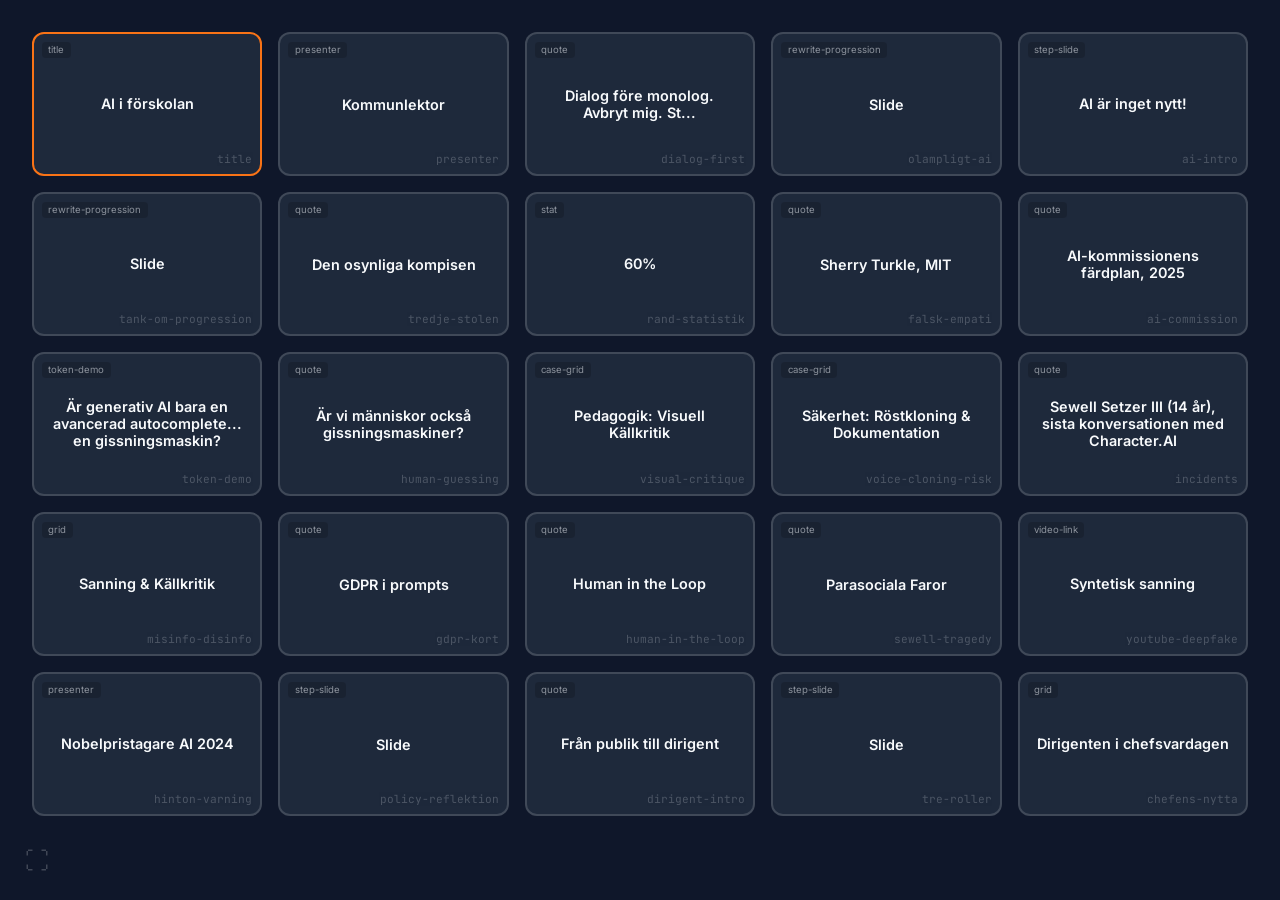
==== index.html @ f4373b38 "fix(slides): resolve rewrite progression and step slide navigation conflicts with global keyboard ha" ====
<!DOCTYPE html>
<html lang="sv">

<head>
    <meta charset="UTF-8">
    <meta name="viewport" content="width=device-width, initial-scale=1.0">
    <title>AI i förskolan — Familjen Hbg</title>
    <meta name="description" content="Föreläsning om AI i förskolan för Familjen Hbg Förskolenätverk, 24 april 2026">
    <link
        href="https://fonts.googleapis.com/css2?family=Inter:wght@400;600;700;900&family=JetBrains+Mono:wght@400;700&display=swap"
        rel="stylesheet">
    <style>
        :root {
            /* Bakgrundsfärger - ändra här för att byta tema */
            --bg: #0f172a;          /* Djup gryningsblå (slate-900) */
            --surface: #1e293b;     /* Ytor (slate-800) */
            --card-bg: #1e293b;     /* Kortens bakgrund */
            --card-bg-hover: #334155; /* Kort vid hover (slate-700) */

            /* Textfärger */
            --text: #f8fafc;
            --text-muted: rgba(248, 250, 252, 0.7);

            /* Accentfärger */
            --accent: #f97316;
            --accent2: #a855f7;
            --green: #22c55e;
            --yellow: #eab308;
            --red: #ef4444;

            /* Ramar */
            --border: rgba(255, 255, 255, 0.15);
            --border-hover: rgba(255, 255, 255, 0.3);
        }

        * {
            margin: 0;
            padding: 0;
            box-sizing: border-box;
        }

        body {
            font-family: 'Inter', sans-serif;
            background: var(--bg);
            color: var(--text);
            min-height: 100vh;
        }

        /* ===== CARD GRID VIEW ===== */
        .card-view {
            padding: 2rem;
            display: grid;
            grid-template-columns: repeat(auto-fill, minmax(200px, 1fr));
            gap: 1rem;
            max-width: 1400px;
            margin: 0 auto;
        }

        .card-view.hidden {
            display: none;
        }

        .slide-card {
            aspect-ratio: 16/10;
            background: var(--card-bg);
            border-radius: 12px;
            border: 2px solid var(--border);
            cursor: pointer;
            transition: all 0.3s;
            display: flex;
            flex-direction: column;
            align-items: center;
            justify-content: center;
            text-align: center;
            padding: 1rem;
            position: relative;
            overflow: hidden;
        }

        .slide-card:hover {
            border-color: var(--accent);
            transform: translateY(-4px);
            box-shadow: 0 10px 30px rgba(0, 0, 0, 0.4);
        }

        .slide-card:first-child {
            border-color: var(--accent);
        }

        .card-icon {
            font-size: 2rem;
            margin-bottom: 0.5rem;
        }

        .card-title {
            font-weight: 600;
            font-size: 0.9rem;
        }

        .card-id {
            position: absolute;
            bottom: 0.5rem;
            right: 0.5rem;
            font-size: 0.7rem;
            opacity: 0.3;
            font-family: 'JetBrains Mono', monospace;
            color: var(--text-muted);
        }

        .card-type {
            position: absolute;
            top: 0.5rem;
            left: 0.5rem;
            font-size: 0.6rem;
            opacity: 0.5;
            background: rgba(0, 0, 0, 0.3);
            padding: 0.15rem 0.4rem;
            border-radius: 4px;
        }

        /* ===== SLIDE FULLSCREEN VIEW ===== */
        .slide-view {
            position: fixed;
            inset: 0;
            background: var(--bg);
            display: none;
            flex-direction: column;
            z-index: 100;
        }

        .slide-view.active {
            display: flex;
        }

        .slide-content {
            flex: 1;
            display: flex;
            flex-direction: column;
            align-items: center;
            justify-content: center;
            padding: 2rem;
            overflow-y: auto;
        }

        .close-btn {
            position: fixed;
            top: 1rem;
            right: 1rem;
            background: rgba(255, 255, 255, 0.1);
            border: none;
            color: white;
            width: 48px;
            height: 48px;
            border-radius: 50%;
            font-size: 1.5rem;
            cursor: pointer;
            z-index: 101;
            transition: all 0.2s;
        }

        .close-btn:hover {
            background: rgba(255, 255, 255, 0.2);
        }

        /* ===== DIMMER BUTTON ===== */
        .dimmer-btn {
            position: fixed;
            top: 1rem;
            right: 5rem;
            background: rgba(255, 255, 255, 0.1);
            border: none;
            color: white;
            width: 48px;
            height: 48px;
            border-radius: 50%;
            font-size: 1.2rem;
            cursor: pointer;
            z-index: 101;
            transition: all 0.3s;
        }

        .dimmer-btn:hover {
            background: rgba(255, 255, 255, 0.2);
        }

        .dimmer-btn.active {
            background: var(--accent);
        }

        .slide-view.dimmed::before {
            content: '';
            position: absolute;
            inset: 0;
            background: rgba(0, 0, 0, 0.7);
            z-index: 1;
            pointer-events: none;
        }

        .slide-view.dimmed .slide-content {
            z-index: 2;
            position: relative;
        }

        .slide-view.dimmed .close-btn,
        .slide-view.dimmed .dimmer-btn {
            z-index: 102;
        }

        .nav-btn {
            display: none;
        }

        .slide-id-display {
            position: fixed;
            bottom: 1rem;
            left: 50%;
            transform: translateX(-50%);
            font-family: 'JetBrains Mono', monospace;
            font-size: 0.8rem;
            opacity: 0.4;
        }

        /* ===== SLIDE TYPE: TITLE ===== */
        .slide-title-type {
            text-align: center;
        }

        .slide-title-type h1 {
            font-size: clamp(2.5rem, 8vw, 5rem);
            font-weight: 900;
            background: linear-gradient(135deg, var(--accent), var(--accent2));
            -webkit-background-clip: text;
            background-clip: text;
            -webkit-text-fill-color: transparent;
            margin-bottom: 1rem;
        }

        .slide-title-type .subtitle {
            font-size: clamp(1.2rem, 3vw, 1.8rem);
            opacity: 0.8;
        }

        .slide-title-type .meta {
            margin-top: 2rem;
            opacity: 0.5;
            font-size: 0.9rem;
        }

        /* ===== SLIDE TYPE: PRESENTER ===== */
        .slide-presenter {
            text-align: center;
            max-width: 800px;
        }

        .slide-presenter .avatar {
            width: 180px;
            height: 180px;
            border-radius: 50%;
            background: linear-gradient(135deg, var(--accent), var(--accent2));
            display: flex;
            align-items: center;
            justify-content: center;
            font-size: 4rem;
            margin: 0 auto 2rem;
            overflow: hidden;
        }

        .slide-presenter .avatar img {
            width: 100%;
            height: 100%;
            object-fit: cover;
        }

        .slide-presenter h2 {
            font-size: clamp(2.5rem, 5vw, 3.5rem);
            margin-bottom: 0.5rem;
        }

        .slide-presenter .title-org {
            color: var(--accent);
            font-size: clamp(1.3rem, 2.5vw, 1.8rem);
            margin-bottom: 2rem;
        }

        .slide-presenter .bio {
            opacity: 0.9;
            line-height: 1.8;
            font-size: clamp(1.1rem, 2vw, 1.4rem);
        }

        .slide-presenter .contact {
            margin-top: 2rem;
            opacity: 0.6;
            font-size: 1rem;
        }

        /* ===== SLIDE TYPE: STAT ===== */
        .slide-stat {
            text-align: center;
        }

        .slide-stat .stat-value {
            font-size: clamp(6rem, 20vw, 14rem);
            font-weight: 900;
            line-height: 1;
            background: linear-gradient(135deg, #fcd34d, var(--accent));
            -webkit-background-clip: text;
            background-clip: text;
            -webkit-text-fill-color: transparent;
        }

        .slide-stat .stat-label {
            font-size: clamp(1.2rem, 3vw, 1.8rem);
            opacity: 0.9;
            margin-top: 1rem;
            max-width: 700px;
        }

        .slide-stat .stat-source {
            margin-top: 2rem;
            opacity: 0.5;
            font-size: 0.9rem;
        }

        /* ===== SLIDE TYPE: QUOTE ===== */
        .slide-quote {
            max-width: 1000px;
            text-align: center;
        }

        .slide-quote.typewriter {
            font-family: 'JetBrains Mono', monospace;
            color: #fff;
        }

        .slide-quote .quote-text {
            font-size: clamp(2rem, 4.5vw, 4rem);
            line-height: 1.4;
            white-space: pre-wrap;
        }

        .slide-quote.typewriter .quote-text {
            text-shadow: 0 0 20px rgba(255, 255, 255, 0.1);
        }

        .slide-quote .highlight {
            color: var(--accent);
            font-weight: 700;
        }

        .slide-quote .quote-author {
            margin-top: 2rem;
            opacity: 0.6;
            font-size: 1rem;
            font-family: 'Inter', sans-serif;
        }

        .slide-quote .cursor {
            display: inline-block;
            width: 0.6em;
            height: 1.2em;
            background: currentColor;
            margin-left: 0.2em;
            animation: blink 1s step-end infinite;
            vertical-align: middle;
        }

        @keyframes blink {
            50% {
                opacity: 0;
            }
        }

        /* ===== SLIDE TYPE: GRID ===== */
        .slide-grid {
            text-align: center;
            width: 100%;
            max-width: 1100px;
        }

        .slide-grid h2 {
            font-size: clamp(1.8rem, 4vw, 2.5rem);
            margin-bottom: 2.5rem;
            background: linear-gradient(135deg, var(--accent), var(--accent2));
            -webkit-background-clip: text;
            background-clip: text;
            -webkit-text-fill-color: transparent;
        }

        .grid-cards {
            display: grid;
            grid-template-columns: repeat(2, 1fr);
            gap: 1.5rem;
        }

        @media (max-width: 768px) {
            .grid-cards {
                grid-template-columns: 1fr;
            }
        }

        .grid-card {
            background: var(--card-bg);
            border-radius: 16px;
            padding: 2rem;
            border: 1px solid var(--border);
            text-align: left;
            transition: all 0.3s;
        }

        .grid-card:hover {
            border-color: var(--accent);
            transform: translateY(-3px);
        }

        .grid-card-icon {
            font-size: 2.5rem;
            margin-bottom: 1rem;
        }

        .grid-card-title {
            font-weight: 700;
            font-size: 1.2rem;
            margin-bottom: 0.8rem;
            color: var(--accent);
        }

        .grid-card-desc {
            font-size: 1rem;
            opacity: 0.85;
            line-height: 1.6;
        }

        /* ===== SLIDE TYPE: QUAD-FLIP ===== */
        .slide-quad {
            text-align: center;
            width: 100%;
            max-width: 900px;
        }

        .slide-quad h2 {
            font-size: 1.8rem;
            color: var(--red);
            margin-bottom: 2rem;
        }

        .quad-grid {
            display: grid;
            grid-template-columns: repeat(2, 1fr);
            gap: 1rem;
        }

        .quad-card {
            background: var(--card-bg);
            border-radius: 16px;
            padding: 2rem;
            border: 2px solid var(--border);
            cursor: pointer;
            transition: all 0.3s;
            min-height: 180px;
            display: flex;
            flex-direction: column;
            justify-content: center;
        }

        .quad-card:hover {
            border-color: var(--border-hover);
            background: var(--card-bg-hover);
            transform: translateY(-3px);
        }

        .quad-card.flipped {
            background: var(--card-bg-hover);
            border-color: var(--accent);
        }

        .quad-front {
            transition: opacity 0.3s;
        }

        .quad-back {
            display: none;
            font-size: 0.9rem;
            line-height: 1.6;
        }

        .quad-card.flipped .quad-front {
            display: none;
        }

        .quad-card.flipped .quad-back {
            display: block;
        }

        .quad-icon {
            font-size: 2rem;
            margin-bottom: 0.5rem;
        }

        .quad-title {
            font-weight: 700;
            font-size: 1.1rem;
        }

        /* ===== SLIDE TYPE: MODAL-CARDS ===== */
        .slide-modal-cards {
            text-align: center;
            width: 100%;
            max-width: 1100px;
        }

        .slide-modal-cards h2 {
            font-size: clamp(1.8rem, 4vw, 2.5rem);
            margin-bottom: 2.5rem;
            background: linear-gradient(135deg, var(--accent), var(--accent2));
            -webkit-background-clip: text;
            background-clip: text;
            -webkit-text-fill-color: transparent;
        }

        .modal-cards-grid {
            display: grid;
            grid-template-columns: repeat(2, 1fr);
            gap: 1.5rem;
        }

        .modal-card {
            background: var(--card-bg);
            border-radius: 16px;
            padding: 2rem;
            border: 2px solid var(--border);
            cursor: pointer;
            transition: all 0.3s;
            text-align: center;
        }

        .modal-card:hover {
            border-color: var(--accent);
            background: var(--card-bg-hover);
            transform: translateY(-4px);
        }

        .modal-card-icon {
            font-size: 3rem;
            margin-bottom: 1rem;
        }

        .modal-card-icon img {
            width: 80px;
            height: 80px;
            object-fit: contain;
        }

        .modal-card-title {
            font-weight: 700;
            font-size: 1.3rem;
        }

        .card-modal-content {
            text-align: left;
        }

        .card-modal-content h3 {
            font-size: 1.8rem;
            margin-bottom: 1.5rem;
            color: var(--accent);
        }

        .card-modal-icon {
            float: right;
            margin-left: 1.5rem;
            font-size: 4rem;
        }

        .card-modal-icon img {
            width: 120px;
            height: 120px;
            object-fit: contain;
        }

        .card-modal-text {
            font-size: 1.1rem;
            line-height: 1.8;
        }

        .card-modal-text strong {
            color: var(--accent);
        }

        /* ===== SLIDE TYPE: TRAFFIC-LIGHT ===== */
        .slide-traffic {
            width: 100%;
            max-width: 1000px;
        }

        .slide-traffic h2 {
            text-align: center;
            font-size: 1.8rem;
            margin-bottom: 2rem;
        }

        .traffic-grid {
            display: grid;
            grid-template-columns: repeat(3, 1fr);
            gap: 1rem;
        }

        .traffic-col {
            border-radius: 12px;
            padding: 1.2rem;
        }

        .traffic-col.green {
            background: rgba(34, 197, 94, 0.15);
            border: 2px solid var(--green);
        }

        .traffic-col.yellow {
            background: rgba(234, 179, 8, 0.15);
            border: 2px solid var(--yellow);
        }

        .traffic-col.red {
            background: rgba(239, 68, 68, 0.15);
            border: 2px solid var(--red);
        }

        .traffic-header {
            font-weight: 700;
            font-size: 1.1rem;
            margin-bottom: 1rem;
            display: flex;
            align-items: center;
            gap: 0.5rem;
        }

        .traffic-col.green .traffic-header {
            color: var(--green);
        }

        .traffic-col.yellow .traffic-header {
            color: var(--yellow);
        }

        .traffic-col.red .traffic-header {
            color: var(--red);
        }

        .traffic-list {
            list-style: none;
        }

        .traffic-list li {
            padding: 0.5rem 0;
            border-bottom: 1px solid var(--border);
            font-size: 0.85rem;
        }

        .traffic-list li:last-child {
            border-bottom: none;
        }

        /* ===== SLIDE TYPE: INCIDENTS ===== */
        .slide-incidents {
            width: 100%;
            max-width: 1200px;
        }

        .slide-incidents h2 {
            color: var(--yellow);
            font-size: clamp(1.8rem, 4vw, 2.5rem);
            margin-bottom: 0.5rem;
        }

        .slide-incidents .subtitle {
            opacity: 0.8;
            margin-bottom: 2.5rem;
            font-size: 1.1rem;
        }

        .incidents-grid {
            display: grid;
            grid-template-columns: repeat(3, 1fr);
            gap: 1.5rem;
        }

        @media (max-width: 900px) {
            .incidents-grid {
                grid-template-columns: 1fr;
            }
        }

        .incident-card {
            background: var(--card-bg);
            border: 2px solid var(--red);
            border-radius: 16px;
            padding: 1.8rem;
            cursor: pointer;
            transition: all 0.3s;
            text-align: left;
        }

        .incident-card:hover {
            border-color: var(--red);
            transform: translateY(-4px);
            box-shadow: 0 8px 24px rgba(239, 68, 68, 0.2);
        }

        .incident-icon {
            font-size: 2rem;
            margin-bottom: 0.5rem;
        }

        .incident-name {
            font-weight: 700;
            font-size: 1.2rem;
            margin: 0.5rem 0;
        }

        .incident-age {
            color: var(--red);
            font-weight: 700;
            font-size: 1.1rem;
        }

        .incident-platform {
            font-size: 0.9rem;
            opacity: 0.7;
            margin-top: 0.3rem;
        }

        .incident-desc {
            margin-top: 1rem;
            font-size: 0.95rem;
            line-height: 1.6;
            opacity: 0.9;
        }

        /* ===== SLIDE TYPE: TOOL-LINKS ===== */
        .slide-tools {
            text-align: center;
            width: 100%;
            max-width: 700px;
        }

        .slide-tools h2 {
            font-size: 1.8rem;
            margin-bottom: 2rem;
        }

        .tools-grid {
            display: grid;
            grid-template-columns: repeat(auto-fit, minmax(250px, 1fr));
            gap: 1rem;
        }

        .tool-card {
            background: linear-gradient(135deg, rgba(34, 197, 94, 0.1), rgba(34, 197, 94, 0.05));
            border: 2px solid var(--green);
            border-radius: 14px;
            padding: 1.5rem;
            text-decoration: none;
            color: var(--text);
            transition: all 0.3s;
        }

        .tool-card:hover {
            transform: translateY(-4px);
            box-shadow: 0 10px 30px rgba(0, 0, 0, 0.3);
        }

        .tool-icon {
            font-size: 2.5rem;
            margin-bottom: 1rem;
        }

        .tool-name {
            font-size: 1.2rem;
            font-weight: 700;
            margin-bottom: 0.5rem;
        }

        .tool-desc {
            font-size: 0.9rem;
            opacity: 0.7;
        }

        /* ===== SLIDE TYPE: PROMPT-DEMO ===== */
        .slide-prompt-demo {
            text-align: center;
            width: 100%;
            max-width: 900px;
        }

        .slide-prompt-demo h2 {
            font-size: 1.8rem;
            margin-bottom: 0.5rem;
            background: linear-gradient(135deg, var(--accent2), #06b6d4);
            -webkit-background-clip: text;
            background-clip: text;
            -webkit-text-fill-color: transparent;
        }

        .slide-prompt-demo .subtitle {
            opacity: 0.7;
            margin-bottom: 1.5rem;
        }

        .prompt-box {
            background: #1a1a2e;
            border: 2px solid var(--accent2);
            border-radius: 12px;
            padding: 1.5rem;
            text-align: left;
            position: relative;
            margin-bottom: 1.5rem;
        }

        .prompt-box pre {
            font-family: 'JetBrains Mono', monospace;
            font-size: 0.95rem;
            line-height: 1.7;
            white-space: pre-wrap;
            word-wrap: break-word;
            color: #e2e8f0;
            margin: 0;
        }

        .prompt-box .placeholder {
            color: var(--accent);
            font-weight: 700;
        }

        .copy-btn {
            position: absolute;
            top: 0.8rem;
            right: 0.8rem;
            background: var(--accent2);
            border: none;
            color: white;
            padding: 0.4rem 0.8rem;
            border-radius: 6px;
            cursor: pointer;
            font-size: 0.8rem;
            transition: all 0.2s;
        }

        .copy-btn:hover {
            background: #9333ea;
        }

        .copy-btn.copied {
            background: var(--green);
        }

        .prompt-example {
            background: rgba(34, 197, 94, 0.1);
            border: 1px solid var(--green);
            border-radius: 10px;
            padding: 1rem;
            text-align: left;
        }

        .prompt-example-label {
            color: var(--green);
            font-weight: 600;
            font-size: 0.85rem;
            margin-bottom: 0.5rem;
        }

        .prompt-example-text {
            font-style: italic;
            opacity: 0.9;
        }

        .prompt-why {
            margin-top: 1.5rem;
            background: rgba(168, 85, 247, 0.1);
            border-left: 4px solid var(--accent2);
            padding: 1rem;
            border-radius: 0 8px 8px 0;
            text-align: left;
            font-size: 0.9rem;
        }

        /* ===== SLIDE TYPE: VIDEO-LINK ===== */
        .slide-video-link {
            text-align: center;
            width: 100%;
            max-width: 700px;
        }

        .slide-video-link h2 {
            font-size: 2.5rem;
            margin-bottom: 0.5rem;
        }

        .slide-video-link .subtitle {
            opacity: 0.7;
            margin-bottom: 2rem;
            font-size: 1.2rem;
        }

        .video-play-button {
            display: inline-flex;
            flex-direction: column;
            align-items: center;
            gap: 1rem;
            padding: 2rem 4rem;
            background: linear-gradient(135deg, var(--accent1), var(--accent2));
            border-radius: 20px;
            text-decoration: none;
            color: white;
            transition: all 0.3s ease;
            box-shadow: 0 8px 32px rgba(168, 85, 247, 0.3);
        }

        .video-play-button:hover {
            transform: scale(1.05);
            box-shadow: 0 12px 48px rgba(168, 85, 247, 0.5);
        }

        .play-icon {
            font-size: 4rem;
            line-height: 1;
        }

        .play-text {
            font-size: 1.2rem;
            font-weight: 600;
        }

        .video-description {
            margin-top: 2rem;
            opacity: 0.8;
            max-width: 500px;
            margin-left: auto;
            margin-right: auto;
        }

        /* ===== SLIDE TYPE: STEP-SLIDE ===== */
        .slide-step {
            text-align: center;
            width: 100%;
            max-width: 1000px;
            position: relative;
        }

        .step-container {
            min-height: 60vh;
            display: flex;
            flex-direction: column;
            align-items: center;
            justify-content: center;
            cursor: pointer;
        }

        .step-content {
            display: none;
            animation: fadeInStep 0.5s ease;
        }

        .step-content.active {
            display: flex;
            flex-direction: column;
            align-items: center;
            gap: 1.5rem;
        }

        @keyframes fadeInStep {
            from {
                opacity: 0;
                transform: translateY(20px);
            }

            to {
                opacity: 1;
                transform: translateY(0);
            }
        }

        .step-title {
            font-size: clamp(2.5rem, 5vw, 4rem);
            font-weight: 900;
            background: linear-gradient(135deg, var(--accent), var(--sage));
            -webkit-background-clip: text;
            background-clip: text;
            -webkit-text-fill-color: transparent;
        }

        .step-subtitle {
            font-size: clamp(1.5rem, 3vw, 2.5rem);
            color: var(--sage);
            font-weight: 600;
        }

        .step-definition {
            font-size: clamp(1.5rem, 3vw, 2.5rem);
            max-width: 800px;
            line-height: 1.6;
            color: var(--accent);
        }

        .step-list {
            text-align: left;
            max-width: 900px;
            list-style: none;
            padding-left: 0;
            display: flex;
            flex-direction: column;
            gap: 1.2rem;
        }

        .step-list li {
            font-size: clamp(1.2rem, 2.5vw, 1.8rem);
            line-height: 1.5;
            background: var(--card-bg);
            padding: 1rem 1.5rem;
            border-radius: 12px;
            border-left: 4px solid var(--accent);
        }

        .step-list li strong {
            color: #fff;
            display: inline-block;
            margin-right: 0.5rem;
        }

        .step-list li span {
            color: var(--text-muted);
        }

        .step-footer {
            color: var(--coral);
            font-size: clamp(1.2rem, 2vw, 1.8rem);
            font-weight: 600;
            font-style: italic;
            margin-top: 1.5rem;
        }

        .step-dots {
            display: flex;
            gap: 0.8rem;
            justify-content: center;
            margin-top: 2rem;
        }

        .step-dot {
            width: 12px;
            height: 12px;
            border-radius: 50%;
            background: rgba(255, 255, 255, 0.3);
            cursor: pointer;
            transition: all 0.3s;
        }

        .step-dot.active {
            background: var(--accent);
            transform: scale(1.3);
        }

        .step-hint {
            position: absolute;
            bottom: 2rem;
            left: 50%;
            transform: translateX(-50%);
            opacity: 0.5;
            font-size: 0.9rem;
        }

        /* ===== SLIDE TYPE: TOKEN-DEMO ===== */
        .slide-token-demo {
            text-align: center;
            width: 100%;
            max-width: 800px;
        }

        .slide-token-demo h2 {
            font-size: 1.8rem;
            margin-bottom: 0.5rem;
            background: linear-gradient(135deg, var(--accent), var(--accent2));
            -webkit-background-clip: text;
            background-clip: text;
            -webkit-text-fill-color: transparent;
        }

        .slide-token-demo .desc {
            opacity: 0.7;
            margin-bottom: 2rem;
        }

        .demo-box {
            background: var(--surface);
            border-radius: 16px;
            padding: 2rem;
        }

        .prompt-area {
            font-family: 'JetBrains Mono', monospace;
            font-size: 1.5rem;
            margin-bottom: 1.5rem;
        }

        .predicted {
            color: var(--green);
            opacity: 0;
            transition: opacity 0.3s;
        }

        .predicted.visible {
            opacity: 1;
        }

        .token-cursor {
            display: inline-block;
            width: 0.6em;
            height: 1.2em;
            background: var(--accent);
            margin-left: 0.1em;
            animation: blink 1s step-end infinite;
            vertical-align: middle;
        }

        .options {
            display: flex;
            gap: 0.8rem;
            flex-wrap: wrap;
            justify-content: center;
            margin-bottom: 1.5rem;
        }

        .option {
            background: rgba(249, 115, 22, 0.15);
            border: 2px solid var(--accent);
            border-radius: 8px;
            padding: 0.6rem 1.2rem;
            cursor: pointer;
            transition: all 0.2s;
            font-family: 'JetBrains Mono', monospace;
        }

        .option:hover {
            background: var(--accent);
            color: var(--bg);
        }

        .option.selected {
            background: var(--green);
            border-color: var(--green);
            color: var(--bg);
        }

        .probability {
            font-size: 0.75rem;
            opacity: 0.7;
            margin-left: 0.5rem;
        }

        .explanation {
            background: rgba(168, 85, 247, 0.1);
            border-left: 4px solid var(--accent2);
            padding: 1rem;
            border-radius: 0 8px 8px 0;
            text-align: left;
            font-size: 0.95rem;
            line-height: 1.6;
        }

        .reset-btn {
            margin-top: 1rem;
            background: rgba(255, 255, 255, 0.1);
            border: none;
            color: white;
            padding: 0.5rem 1rem;
            border-radius: 6px;
            cursor: pointer;
        }

        .reset-btn:hover {
            background: rgba(255, 255, 255, 0.2);
        }

        /* Modal for incidents */
        .modal-overlay {
            position: fixed;
            inset: 0;
            background: rgba(0, 0, 0, 0.9);
            display: none;
            align-items: center;
            justify-content: center;
            z-index: 200;
            padding: 2rem;
        }

        .modal-overlay.active {
            display: flex;
        }

        .modal {
            background: var(--surface);
            border-radius: 16px;
            padding: 2rem;
            max-width: 600px;
            max-height: 80vh;
            overflow-y: auto;
        }

        .modal h3 {
            color: var(--red);
            margin-bottom: 1rem;
        }

        .modal p {
            line-height: 1.7;
            margin-bottom: 1rem;
        }

        .modal a {
            color: var(--yellow);
        }

        /* Source button */
        .source-btn {
            position: fixed;
            bottom: 1rem;
            right: 1rem;
            background: rgba(255, 255, 255, 0.1);
            border: 1px solid rgba(255, 255, 255, 0.2);
            color: white;
            padding: 0.5rem 1rem;
            border-radius: 8px;
            cursor: pointer;
            font-size: 0.8rem;
            z-index: 101;
            display: flex;
            align-items: center;
            gap: 0.4rem;
            transition: all 0.2s;
        }

        .source-btn:hover {
            background: rgba(255, 255, 255, 0.2);
            border-color: var(--yellow);
        }

        .sources-modal h3 {
            color: var(--yellow);
            margin-bottom: 1rem;
        }

        .sources-modal .source-item {
            padding: 0.8rem 0;
            border-bottom: 1px solid var(--border);
        }

        .sources-modal .source-item:last-child {
            border-bottom: none;
        }

        .sources-modal .source-name {
            font-weight: 600;
            margin-bottom: 0.3rem;
        }

        .sources-modal .source-url {
            font-size: 0.85rem;
            color: var(--yellow);
            word-break: break-all;
        }

        @media (max-width: 768px) {

            .traffic-grid,
            .quad-grid {
                grid-template-columns: 1fr;
            }
        }

        /* Large screen optimization for auditorium presentations */
        @media (min-width: 1200px) {
            .slide-content {
                padding: 3rem;
            }

            /* Bigger titles */
            .slide-title-type h1 {
                font-size: clamp(4rem, 8vw, 8rem);
            }

            .slide-title-type .subtitle {
                font-size: clamp(1.5rem, 3vw, 2.5rem);
            }

            /* Bigger stats */
            .slide-stat .stat-value {
                font-size: clamp(10rem, 25vw, 20rem);
            }

            .slide-stat .stat-label {
                font-size: clamp(1.8rem, 4vw, 3rem);
                max-width: 1000px;
            }

            /* Bigger quotes */
            .slide-quote {
                max-width: 1200px;
            }

            .slide-quote .quote-text {
                font-size: clamp(2rem, 4vw, 3.5rem);
            }

            .slide-quote .quote-author {
                font-size: 1.5rem;
            }

            /* Bigger grid cards */
            .grid-cards {
                gap: 2rem;
            }

            .grid-card {
                padding: 2.5rem;
            }

            .grid-card-icon {
                font-size: 4rem;
            }

            .grid-card-title {
                font-size: 1.6rem;
            }

            .grid-card-desc {
                font-size: 1.2rem;
            }

            /* Bigger quad flip cards */
            .quad-card {
                min-height: 280px;
            }

            .quad-icon {
                font-size: 4rem;
            }

            .quad-title {
                font-size: 1.4rem;
            }

            .quad-back {
                font-size: 1.3rem;
            }

            /* Bigger traffic light */
            .traffic-column h3 {
                font-size: 1.6rem;
            }

            .traffic-item {
                font-size: 1.2rem;
                padding: 1rem;
            }

            /* Bigger prompt demo */
            .slide-prompt-demo {
                max-width: 1100px;
            }

            .prompt-box pre {
                font-size: 1.3rem;
            }

            /* Bigger token demo */
            .slide-token-demo {
                max-width: 1000px;
            }

            .demo-box {
                padding: 3rem;
            }

            .prompt-area {
                font-size: 2rem;
            }

            .option {
                font-size: 1.4rem;
                padding: 1.2rem 2rem;
            }
            /* Rewrite progression */
            .slide-rewrite { text-align: center; max-width: 900px; margin: 0 auto; display: flex; flex-direction: column; align-items: center; justify-content: center; gap: 24px; }
            .rewrite-prefix { font-size: 1.8rem; font-weight: 300; color: var(--accent); opacity: 0; transition: opacity 0.6s ease; font-style: italic; }
            .rewrite-prefix.visible { opacity: 1; }
            .rewrite-main { font-size: 3rem; font-weight: 300; line-height: 1.5; color: var(--text); }
            .rewrite-main .rw-slot { display: inline; color: #fff; }
            .rewrite-main .rw-slot.active { border-right: 2px solid var(--accent); animation: blink-cursor 0.8s step-end infinite; color: var(--accent); }
            
            /* Case Grid */
            .slide-case-grid { max-width: 1200px; margin: 0 auto; text-align: center; }
            .slide-case-grid h2 { font-size: 2.8rem; font-weight: 700; margin-bottom: 40px; }
            .cg-cards { display: grid; grid-template-columns: repeat(auto-fit, minmax(280px, 1fr)); gap: 24px; }
            .cg-card { 
                background: var(--card-bg); border-radius: 20px; padding: 32px; 
                text-align: left; cursor: pointer; transition: all 0.3s cubic-bezier(0.16, 1, 0.3, 1);
                box-shadow: 0 4px 20px rgba(0,0,0,0.04);
                position: relative; overflow: hidden;
                border: 1px solid var(--border);
            }
            .cg-card::before {
                content: ''; position: absolute; top: 0; left: 0; width: 8px; height: 100%;
                background: var(--card-color, var(--accent));
            }
            .cg-card:hover { transform: translateY(-4px); box-shadow: 0 12px 30px rgba(0,0,0,0.4); border-color: var(--accent); }
            .cg-card.expanded { grid-column: 1 / -1; }
            .cg-title { font-size: 1.4rem; font-weight: 600; margin-bottom: 12px; color: var(--text); }
            .cg-desc { font-size: 1.05rem; color: var(--text-muted); line-height: 1.6; }
            .cg-card.expanded .cg-desc { font-size: 1.15rem; margin-top: 20px; border-top: 1px dashed rgba(255,255,255,0.2); padding-top: 20px; }
            /* ===== LIGHTBOX ===== */
            .slide-lightbox {
            position: fixed;
            top: 0; left: 0; width: 100vw; height: 100vh;
            z-index: 9999;
            background: rgba(0,0,0,0.9);
            display: flex;
            align-items: center;
            justify-content: center;
            opacity: 0;
            transition: opacity 0.3s ease;
            pointer-events: none;
            }
            .slide-lightbox.visible { opacity: 1; pointer-events: auto; }
            .slide-lightbox.theme-light { background: rgba(250,250,248,0.95); }
            .lightbox-close {
            position: absolute; top: 24px; right: 24px;
            background: transparent; border: 1px solid var(--text-muted); color: var(--text-muted);
            padding: 8px 16px; font-family: var(--font); font-size: 0.9rem; cursor: pointer;
            border-radius: 8px; transition: all 0.2s;
            }
            .lightbox-close:hover { background: rgba(255,255,255,0.1); color: #fff; border-color: #fff; }
            .slide-lightbox.theme-dark .lightbox-close { color: #fff; border-color: rgba(255,255,255,0.5); }
            .slide-lightbox.theme-dark .lightbox-close:hover { background: rgba(255,255,255,0.1); border-color: #fff; }
            .lightbox-content {
            max-width: 1000px; width: 90%; max-height: 90vh; overflow-y: auto;
            padding: 40px; background: var(--card-bg); border-radius: 12px;
            box-shadow: 0 20px 60px rgba(0,0,0,0.4); font-family: var(--font);
            }
            .slide-lightbox.theme-dark .lightbox-content { background: #111; color: #eee; border: 1px solid #333; }
        }
    </style>
</head>

<body>
    <div class="card-view" id="cardView"></div>

    <div class="slide-view" id="slideView">
        <button class="close-btn" onclick="closeSlide()">✕</button>
        <button class="dimmer-btn" id="dimmerBtn" onclick="toggleDimmer()" title="Dimma bakgrund">🌙</button>
        <div class="slide-content" id="slideContent"></div>
        <div class="slide-id-display" id="slideIdDisplay"></div>
    </div>

    <div class="modal-overlay" id="incidentModal" onclick="closeIncidentModal(event)">
        <div class="modal" id="incidentModalContent" onclick="event.stopPropagation()"></div>
    </div>

    <div class="modal-overlay" id="sourcesModal" onclick="closeSourcesModal(event)">
        <div class="modal sources-modal" id="sourcesModalContent" onclick="event.stopPropagation()"></div>
    </div>

    <button class="source-btn" id="sourceBtn" style="display:none" onclick="showSources()">
        📚 Källor
    </button>

    <button id="fullscreenBtn" onclick="toggleFullScreen()" title="Helskärm" style="position: fixed; bottom: 15px; left: 15px; z-index: 10000; background: none; border: none; color: var(--text-muted); cursor: pointer; font-size: 1.5rem; opacity: 0.3; padding: 10px; transition: opacity 0.2s;" onmouseover="this.style.opacity=1" onmouseout="this.style.opacity=0.3">
        ⛶
    </button>

    <!-- Slide Lightbox -->
    <div id="slideLightbox" class="slide-lightbox theme-dark">
        <button id="lightboxClose" class="lightbox-close">[ STÄNG ]</button>
        <div id="lightboxContent" class="lightbox-content"></div>
    </div>

    <script>
        let slidesData = [];
        let currentSlideIndex = 0;

        // Load slides from JSON
        async function loadSlides() {
            try {
                const response = await fetch('slides.json');
                const data = await response.json();
                slidesData = data.slides;
                renderCardView();
            } catch (error) {
                console.error('Failed to load slides:', error);
                document.getElementById('cardView').innerHTML = '<p style="padding:2rem;opacity:0.5">Kunde inte ladda slides.json</p>';
            }
        }

        // Render card grid
        function renderCardView() {
            const container = document.getElementById('cardView');
            container.innerHTML = slidesData.map((slide, index) => {
                const bgStyle = slide.background
                    ? `background-image: linear-gradient(rgba(10, 10, 30, 0.5), rgba(10, 10, 30, 0.7)), url('${slide.background}'); background-size: cover; background-position: center;`
                    : '';
                const cardTitle = getCardTitle(slide);
                return `
                <div class="slide-card" onclick="openSlide(${index})" style="${bgStyle}">
                    <span class="card-type">${slide.type}</span>
                    <span class="card-title">${cardTitle}</span>
                    <span class="card-id">${slide.id}</span>
                </div>
            `}).join('');
        }

        function getCardTitle(slide) {
            // Prioritera title, sedan author för quotes, sedan andra fält
            if (slide.title) return slide.title;
            if (slide.type === 'quote' && slide.author) return slide.author;
            if (slide.name) return slide.name;
            if (slide.value) return slide.value;
            if (slide.type === 'quote' && slide.text) {
                // Extrahera första 30 tecken av texten
                const cleanText = slide.text.replace(/\*/g, '').substring(0, 35);
                return cleanText + '...';
            }
            return 'Slide';
        }

        function getTypeIcon(type) {
            const icons = {
                'title': '🎬',
                'presenter': '👤',
                'stat': '📊',
                'quote': '💬',
                'grid': '📦',
                'quad-flip': '🔄',
                'traffic-light': '🚦',
                'incidents': '⚠️',
                'tool-links': '🔧',
                'token-demo': '🧠',
                'step-slide': '📖',
                'prompt-demo': '✨',
                'video-link': '🎬'
            };
            return icons[type] || '📄';
        }

        // Open slide in fullscreen
        function openSlide(index) {
            currentSlideIndex = index;
            renderCurrentSlide();
            document.getElementById('cardView').classList.add('hidden');
            document.getElementById('slideView').classList.add('active');
        }

        function closeSlide() {
            document.getElementById('slideView').classList.remove('active');
            document.getElementById('slideView').classList.remove('dimmed');
            document.getElementById('dimmerBtn').classList.remove('active');
            document.getElementById('cardView').classList.remove('hidden');
        }

        function openLightbox(imageSrc) {
            const lb = document.getElementById('slideLightbox');
            const content = document.getElementById('lightboxContent');
            lb.classList.add('visible');
            content.innerHTML = `<img src="${imageSrc}" style="width:100%;max-height:80vh;object-fit:contain;border-radius:12px;">`;
            document.getElementById('lightboxClose').onclick = () => { lb.classList.remove('visible'); };
            lb.onclick = (e) => { if(e.target === lb) lb.classList.remove('visible'); };
        }

        function toggleDimmer() {
            const slideView = document.getElementById('slideView');
            const dimmerBtn = document.getElementById('dimmerBtn');
            slideView.classList.toggle('dimmed');
            dimmerBtn.classList.toggle('active');
        }

        function toggleFullScreen() {
            if (!document.fullscreenElement) {
                document.documentElement.requestFullscreen().catch(err => {
                    console.log(`Kunde inte starta helskärm: ${err.message}`);
                });
            } else {
                if (document.exitFullscreen) {
                    document.exitFullscreen();
                }
            }
        }

        function prevSlide() {
            if (currentSlideIndex > 0) {
                currentSlideIndex--;
                renderCurrentSlide();
            }
        }

        function nextSlide() {
            if (currentSlideIndex < slidesData.length - 1) {
                currentSlideIndex++;
                renderCurrentSlide();
            }
        }

        function renderCurrentSlide() {
            window.handleNextStep = null;
            const slide = slidesData[currentSlideIndex];
            const content = document.getElementById('slideContent');
            const slideView = document.getElementById('slideView');
            document.getElementById('slideIdDisplay').textContent = `${currentSlideIndex + 1}/${slidesData.length} • ${slide.id}`;

            // Apply background image if specified
            if (slide.background) {
                slideView.style.backgroundImage = `linear-gradient(rgba(10, 10, 30, 0.7), rgba(10, 10, 30, 0.8)), url('${slide.background}')`;
                slideView.style.backgroundSize = 'cover';
                slideView.style.backgroundPosition = 'center';
            } else {
                slideView.style.backgroundImage = '';
            }

            switch (slide.type) {
                case 'title': content.innerHTML = renderTitle(slide); break;
                case 'presenter': content.innerHTML = renderPresenter(slide); break;
                case 'stat': content.innerHTML = renderStat(slide); break;
                case 'quote': content.innerHTML = renderQuote(slide); break;
                case 'grid': content.innerHTML = renderGrid(slide); break;
                case 'quad-flip': content.innerHTML = renderQuadFlip(slide); break;
                case 'modal-cards': content.innerHTML = renderModalCards(slide); break;
                case 'traffic-light': content.innerHTML = renderTrafficLight(slide); break;
                case 'incidents': content.innerHTML = renderIncidents(slide); break;
                case 'tool-links': content.innerHTML = renderToolLinks(slide); break;
                case 'token-demo': content.innerHTML = renderTokenDemo(slide); break;
                case 'prompt-demo': content.innerHTML = renderPromptDemo(slide); break;
                case 'video-link': content.innerHTML = renderVideoLink(slide); break;
                case 'step-slide': content.innerHTML = renderStepSlide(slide); break;
                case 'case-grid': content.innerHTML = renderCaseGrid(slide); break;
                case 'rewrite-progression': 
                    content.innerHTML = renderRewriteProgression(slide); 
                    setTimeout(() => initRewriteProgression(content.querySelector('.slide-rewrite'), slide.steps, slide.prefix||[]), 100);
                    break;
                default: content.innerHTML = `<p>Unknown slide type: ${slide.type}</p>`;
            }
            updateSourceButton();
        }

        // ===== SLIDE RENDERERS =====
        function renderTitle(s) {
            return `<div class="slide-title-type">
                <h1>${s.title}</h1>
                <div class="subtitle">${s.subtitle || ''}</div>
                <div class="meta">${s.meta || ''}</div>
            </div>`;
        }

        function renderPresenter(s) {
            const avatarContent = s.avatar
                ? `<img src="${s.avatar}" alt="${s.name}">`
                : '👤';
            return `<div class="slide-presenter">
                <div class="avatar">${avatarContent}</div>
                <h2>${s.name}</h2>
                <div class="title-org">${s.title} • ${s.org}</div>
                <div class="bio">${s.bio || ''}</div>
                ${s.contact ? `<div class="contact">${s.contact}</div>` : ''}
            </div>`;
        }

        function renderStat(s) {
            return `<div class="slide-stat">
                <div class="stat-value">${s.value}</div>
                <div class="stat-label">${s.label}</div>
                <div class="stat-source">Källa: ${s.source}</div>
            </div>`;
        }

        function renderQuote(s) {
            const isTypewriter = s.style === 'typewriter';
            const rawText = s.text;
            const slowSpeed = s.slowSpeed || false;
            if (isTypewriter) {
                // Return container, will animate after render
                setTimeout(() => typewriterAnimate(rawText, s.author, slowSpeed), 100);
                return `<div class="slide-quote typewriter">
                    <div class="quote-text" id="typewriterText"></div>
                    <div class="quote-author" id="typewriterAuthor" style="opacity:0"></div>
                </div>`;
            } else {
                const text = rawText.replace(/\*([^*]+)\*/g, '<span class="highlight">$1</span>');
                return `<div class="slide-quote">
                    <div class="quote-text">${text}</div>
                    ${s.author ? `<div class="quote-author">— ${s.author}</div>` : ''}
                </div>`;
            }
        }

        function typewriterAnimate(rawText, author, slowSpeed = false) {
            const container = document.getElementById('typewriterText');
            const authorEl = document.getElementById('typewriterAuthor');
            const baseDelay = slowSpeed ? 60 : 30;
            const randomDelay = slowSpeed ? 80 : 40;
            if (!container) return;

            // Process text to handle *highlights*
            let chars = [];
            let inHighlight = false;
            let i = 0;
            while (i < rawText.length) {
                if (rawText[i] === '*') {
                    inHighlight = !inHighlight;
                    i++;
                } else {
                    chars.push({ char: rawText[i], highlight: inHighlight });
                    i++;
                }
            }

            container.innerHTML = '';
            let charIndex = 0;

            function typeNext() {
                if (charIndex < chars.length) {
                    const c = chars[charIndex];
                    if (c.highlight) {
                        container.innerHTML = container.innerHTML.replace(/<span class="cursor"><\/span>$/, '');
                        container.innerHTML += `<span class="highlight">${c.char}</span><span class="cursor"></span>`;
                    } else {
                        container.innerHTML = container.innerHTML.replace(/<span class="cursor"><\/span>$/, '');
                        container.innerHTML += c.char + '<span class="cursor"></span>';
                    }
                    charIndex++;
                    setTimeout(typeNext, baseDelay + Math.random() * randomDelay);
                } else {
                    container.innerHTML = container.innerHTML.replace(/<span class="cursor"><\/span>$/, '');
                    container.innerHTML += '<span class="cursor"></span>';
                    if (author && authorEl) {
                        authorEl.textContent = author.startsWith('—') ? author : '— ' + author;
                        authorEl.style.opacity = '0.6';
                    }
                }
            }

            container.innerHTML = '"<span class="cursor"></span>';
            setTimeout(typeNext, 500);
        }

        function renderGrid(s) {
            return `<div class="slide-grid">
                <h2>${s.title}</h2>
                <div class="grid-cards">
                    ${s.cards.map(c => `
                        <div class="grid-card">
                            <div class="grid-card-icon">${c.icon}</div>
                            <div class="grid-card-title">${c.title}</div>
                            <div class="grid-card-desc">${c.desc}</div>
                        </div>
                    `).join('')}
                </div>
            </div>`;
        }

        function renderQuadFlip(s) {
            return `<div class="slide-quad">
                <h2>⚠️ ${s.title}</h2>
                <div class="quad-grid">
                    ${s.cards.map(c => `
                        <div class="quad-card" onclick="this.classList.toggle('flipped')">
                            <div class="quad-front">
                                <div class="quad-icon">${c.icon}</div>
                                <div class="quad-title">${c.front}</div>
                            </div>
                            <div class="quad-back">${c.back}</div>
                        </div>
                    `).join('')}
                </div>
            </div>`;
        }

        function renderModalCards(s) {
            return `<div class="slide-modal-cards">
                <h2>${s.title}</h2>
                <div class="modal-cards-grid">
                    ${s.cards.map((c, i) => `
                        <div class="modal-card" onclick="showCardModal(${currentSlideIndex}, ${i})">
                            <div class="modal-card-icon">
                                ${c.icon.endsWith('.png') ? `<img src="${c.icon}" alt="${c.front}">` : c.icon}
                            </div>
                            <div class="modal-card-title">${c.front}</div>
                        </div>
                    `).join('')}
                </div>
            </div>`;
        }

        function showCardModal(slideIdx, cardIdx) {
            const card = slidesData[slideIdx].cards[cardIdx];
            const backText = card.back.replace(/\\n/g, '<br>').replace(/\*\*(.+?)\*\*/g, '<strong>$1</strong>');
            document.getElementById('incidentModalContent').innerHTML = `
                <div class="card-modal-content">
                    <div class="card-modal-icon">
                        ${card.icon.endsWith('.png') ? `<img src="${card.icon}" alt="${card.front}">` : card.icon}
                    </div>
                    <h3>${card.front}</h3>
                    <div class="card-modal-text">${backText}</div>
                </div>
            `;
            document.getElementById('incidentModal').classList.add('active');
        }

        function renderTrafficLight(s) {
            return `<div class="slide-traffic">
                <h2>${s.title}</h2>
                <div class="traffic-grid">
                    <div class="traffic-col green">
                        <div class="traffic-header">✅ Grönt ljus</div>
                        <ul class="traffic-list">${s.green.map(i => `<li>${i}</li>`).join('')}</ul>
                    </div>
                    <div class="traffic-col yellow">
                        <div class="traffic-header">⚠️ Gult ljus</div>
                        <ul class="traffic-list">${s.yellow.map(i => `<li>${i}</li>`).join('')}</ul>
                    </div>
                    <div class="traffic-col red">
                        <div class="traffic-header">🛑 Rött ljus</div>
                        <ul class="traffic-list">${s.red.map(i => `<li>${i}</li>`).join('')}</ul>
                    </div>
                </div>
            </div>`;
        }

        function renderIncidents(s) {
            return `<div class="slide-incidents">
                <h2>${s.title}</h2>
                <div class="subtitle">${s.subtitle}</div>
                <div class="incidents-grid">
                    ${s.cases.map((c, i) => `
                        <div class="incident-card" onclick="showIncident(${currentSlideIndex}, ${i})">
                            <div class="incident-name">${c.name}</div>
                            <div class="incident-age">${c.age} år</div>
                            <div class="incident-platform">${c.platform} • ${c.date}</div>
                            <div class="incident-desc">${c.description}</div>
                        </div>
                    `).join('')}
                </div>
            </div>`;
        }

        function showIncident(slideIdx, caseIdx) {
            const incident = slidesData[slideIdx].cases[caseIdx];
            document.getElementById('incidentModalContent').innerHTML = `
                <h3>${incident.name}, ${incident.age} år</h3>
                <p>${incident.description}</p>
                ${incident.source ? `<p><a href="${incident.source}" target="_blank" class="source-button">Läs dokumentation →</a></p>` : ''}
            `;
            document.getElementById('incidentModal').classList.add('active');
        }

        function closeIncidentModal(e) {
            document.getElementById('incidentModal').classList.remove('active');
        }

        function showSources() {
            const slide = slidesData[currentSlideIndex];
            if (!slide.sources || slide.sources.length === 0) return;

            const content = document.getElementById('sourcesModalContent');
            content.innerHTML = `
                <h3>📚 Källor</h3>
                ${slide.sources.map(s => `
                    <div class="source-item">
                        <div class="source-name">${s.name}</div>
                        ${s.url ? `<a href="${s.url}" target="_blank" class="source-url">${s.url}</a>` : ''}
                    </div>
                `).join('')}
            `;
            document.getElementById('sourcesModal').classList.add('active');
        }

        function closeSourcesModal(e) {
            document.getElementById('sourcesModal').classList.remove('active');
        }

        function updateSourceButton() {
            const slide = slidesData[currentSlideIndex];
            const btn = document.getElementById('sourceBtn');
            if (slide.sources && slide.sources.length > 0) {
                btn.style.display = 'flex';
            } else {
                btn.style.display = 'none';
            }
        }

        function renderPromptDemo(s) {
            return `<div class="slide-prompt-demo">
                <h2>🧠 ${s.title}</h2>
                <div class="subtitle">${s.subtitle || 'En prompt att kopiera och använda i Gemini'}</div>
                <div class="prompt-box">
                    <button class="copy-btn" onclick="copyPrompt(this, '${s.id}')">📋 Kopiera</button>
                    <pre id="prompt-${s.id}">${s.prompt.replace(/\[([^\]]+)\]/g, '<span class="placeholder">[$1]</span>')}</pre>
                </div>
                ${s.example_topic ? `
                <div class="prompt-example">
                    <div class="prompt-example-label">💡 Exempel på ämne:</div>
                    <div class="prompt-example-text">"${s.example_topic}"</div>
                </div>
                ` : ''}
                ${s.why ? `
                <div class="prompt-why">
                    <strong>Varför?</strong> ${s.why}
                </div>
                ` : ''}
            </div>`;
        }

        function copyPrompt(btn, id) {
            const pre = document.getElementById('prompt-' + id);
            const text = pre.innerText.replace(/\s+/g, ' ').trim();
            navigator.clipboard.writeText(text).then(() => {
                btn.textContent = '✅ Kopierad!';
                btn.classList.add('copied');
                setTimeout(() => {
                    btn.textContent = '📋 Kopiera';
                    btn.classList.remove('copied');
                }, 2000);
            });
        }

        function renderVideoLink(s) {
            return `<div class="slide-video-link">
                <h2>${s.icon || '🎬'} ${s.title}</h2>
                <div class="subtitle">${s.subtitle || ''}</div>
                <a href="${s.url}" target="_blank" class="video-play-button">
                    <div class="play-icon">▶</div>
                    <div class="play-text">Spela video</div>
                </a>
                <p class="video-description">${s.description || ''}</p>
            </div>`;
        }

        // ===== STEP-SLIDE RENDERER =====
        let currentStepIndex = 0;

        function renderStepSlide(s) {
            currentStepIndex = 0;
            window.handleNextStep = () => {
                if (currentStepIndex < s.steps.length - 1) {
                    currentStepIndex++;
                    updateStepDisplay();
                    return true;
                }
                return false;
            };
            let html = `<div class="slide-step">
                <div class="step-container" onclick="if(window.handleNextStep && !window.handleNextStep()) nextSlide();">`;

            s.steps.forEach((step, i) => {
                html += `<div class="step-content ${i === 0 ? 'active' : ''}" data-step="${i}">`;

                if (step.type === 'headline') {
                    html += `<div class="step-title">${step.title}</div>
                             <div class="step-subtitle">${step.subtitle}</div>`;
                } else if (step.type === 'definition') {
                    html += `<div class="step-definition">${step.text}</div>`;
                } else if (step.type === 'list') {
                    html += `<ul class="step-list">`;
                    step.items.forEach(item => {
                        html += `<li><strong>${item.title}:</strong> <span>${item.desc}</span></li>`;
                    });
                    html += `</ul>`;
                    if (step.footer) {
                        html += `<div class="step-footer">${step.footer}</div>`;
                    }
                }

                html += `</div>`;
            });

            html += `</div>
                <div class="step-dots">
                    ${s.steps.map((_, i) => `<div class="step-dot ${i === 0 ? 'active' : ''}" onclick="goToStep(${i}, event)"></div>`).join('')}
                </div>
            </div>`;

            return html;
        }

        function goToStep(stepIndex, event) {
            event.stopPropagation();
            currentStepIndex = stepIndex;
            updateStepDisplay();
        }

        function updateStepDisplay() {
            const steps = document.querySelectorAll('.step-content');
            const dots = document.querySelectorAll('.step-dot');

            steps.forEach((step, i) => {
                step.classList.toggle('active', i === currentStepIndex);
            });
            dots.forEach((dot, i) => {
                dot.classList.toggle('active', i === currentStepIndex);
            });
        }

        function renderCaseGrid(s) {
            return `<div class="slide-case-grid"><h2>${s.title}</h2><div class="cg-cards">
            ${s.cards.map((c, i) => `
                <div class="cg-card" style="--card-color:${c.color||'var(--accent)'}" onclick="this.classList.toggle('expanded')">
                <div class="cg-title">${c.title}</div>
                ${c.image ? `<div class="cg-image-container" style="margin:16px 0;"><img src="${c.image}" style="width:100%; border-radius:8px; max-height:200px; object-fit:cover; cursor:zoom-in;" onclick="event.stopPropagation(); openLightbox('${c.image}')" /></div>` : ''}
                <div class="cg-desc">${c.desc}</div>
                </div>
            `).join('')}
            </div></div>`;
        }

        function renderRewriteProgression(s) {
            const tpl = s.template;
            const first = s.steps[0];
            const buildSentence = (step) => {
                let result = tpl;
                for (const key in step) {
                    result = result.replace(`{${key}}`, `<span class="rw-slot" data-key="${key}">${step[key]}</span>`);
                }
                return result;
            };
            return `<div class="slide-rewrite" id="rewrite-${s.id}">
                <div class="rewrite-prefix" data-prefixes='${JSON.stringify(s.prefix||[])}'></div>
                <div class="rewrite-main">${buildSentence(first)}</div>
            </div>`;
        }

        function initRewriteProgression(container, steps, prefixes) {
            if(!container) return;
            let currentStep = 0;
            let animating = false;
            const mainEl = container.querySelector('.rewrite-main');
            const prefixEl = container.querySelector('.rewrite-prefix');

            async function eraseSlot(slot, text) {
                slot.classList.add('active');
                for (let i = text.length; i >= 0; i--) {
                slot.textContent = text.substring(0, i);
                await new Promise(r => setTimeout(r, 40));
                }
            }

            async function typeSlot(slot, text) {
                for (let i = 0; i <= text.length; i++) {
                slot.textContent = text.substring(0, i);
                await new Promise(r => setTimeout(r, 50));
                }
                slot.classList.remove('active');
            }

            async function transitionTo(stepIdx) {
                animating = true;
                const step = steps[stepIdx];
                const prevStep = steps[stepIdx - 1];

                if (prefixEl && prefixes[stepIdx - 1]) {
                prefixEl.textContent = prefixes[stepIdx - 1];
                prefixEl.classList.add('visible');
                await new Promise(r => setTimeout(r, 800));
                }

                const slots = mainEl.querySelectorAll('.rw-slot');
                for (const slot of slots) {
                const key = slot.dataset.key;
                if (prevStep[key] !== step[key]) {
                    await eraseSlot(slot, prevStep[key]);
                    await new Promise(r => setTimeout(r, 200));
                    await typeSlot(slot, step[key]);
                }
                }

                await new Promise(r => setTimeout(r, 600));
                if (prefixEl) prefixEl.classList.remove('visible');
                animating = false;
            }

            window.handleNextStep = () => {
                if (animating) return true;
                if (currentStep < steps.length - 1) {
                    currentStep++;
                    transitionTo(currentStep);
                    return true;
                }
                return false;
            };
            
            container.onclick = function(e) {
                if (window.handleNextStep && !window.handleNextStep()) {
                    nextSlide();
                }
            };
        }

        function renderToolLinks(s) {
            return `<div class="slide-tools">
                <h2>${s.title}</h2>
                <div class="tools-grid">
                    ${s.tools.map(t => `
                        <a href="${t.url}" target="_blank" class="tool-card">
                            <div class="tool-icon">${t.icon}</div>
                            <div class="tool-name">${t.name}</div>
                            <div class="tool-desc">${t.desc}</div>
                        </a>
                    `).join('')}
                </div>
            </div>`;
        }

        function renderTokenDemo(s) {
            return `<div class="slide-token-demo">
                <h2>${s.title}</h2>
                <div class="desc">${s.description}</div>
                <div class="demo-box">
                    <div class="prompt-area">
                        "${s.prompt}<span class="predicted" id="w1"></span><span class="predicted" id="w2"></span><span class="predicted" id="w3"></span><span class="token-cursor" id="tokenCursor"></span>"
                    </div>
                    <div class="options" id="tokenOptions">
                        <div class="option" onclick="selectToken(this,'livslångt')">livslångt <span class="probability">85%</span></div>
                        <div class="option" onclick="selectToken(this,'lustfyllt')">lustfyllt <span class="probability">10%</span></div>
                        <div class="option" onclick="selectToken(this,'tryggt')">tryggt <span class="probability">4%</span></div>
                        <div class="option" onclick="selectToken(this,'hållbart')">hållbart <span class="probability">1%</span></div>
                    </div>
                    <div class="explanation" id="tokenExplanation">
                        <strong>👆 Klicka på ett ord!</strong><br>AI:n ser "${s.prompt}" och beräknar sannolikheten för varje möjligt nästa ord.
                    </div>
                    <button class="reset-btn" onclick="resetTokenDemo()">↻ Börja om</button>
                </div>
            </div>`;
        }

        let tokenStep = 0;
        let selectedWords = [];

            // Complete branching tree: each word choice affects next options
            const tokenTree = {
                // Prompt: "Förskolan ska lägga grunden för ett"
                start: [
                    { word: 'livslångt', prob: '85%' },
                    { word: 'lustfyllt', prob: '10%' },
                    { word: 'tryggt', prob: '4%' },
                    { word: 'hållbart', prob: '1%' }
                ],
                // Step 2: depends on step 1
                'livslångt': [
                    { word: 'lärande', prob: '98%' },
                    { word: 'intresse', prob: '1%' },
                    { word: 'engagemang', prob: '0.5%' },
                    { word: 'utforskande', prob: '0.5%' }
                ],
                'lustfyllt': [
                    { word: 'lärande', prob: '80%' },
                    { word: 'utforskande', prob: '10%' },
                    { word: 'klimat', prob: '5%' },
                    { word: 'möte', prob: '5%' }
                ],
                'tryggt': [
                    { word: 'klimat', prob: '60%' },
                    { word: 'liv', prob: '20%' },
                    { word: 'och', prob: '15%' },
                    { word: 'lärande', prob: '5%' }
                ],
                'hållbart': [
                    { word: 'samhälle', prob: '70%' },
                    { word: 'liv', prob: '15%' },
                    { word: 'lärande', prob: '10%' },
                    { word: 'och', prob: '5%' }
                ],
                // Step 3: depends on step 2
                'lärande': [
                    { word: '.', prob: '70%' },
                    { word: 'som', prob: '15%' },
                    { word: 'och', prob: '10%' },
                    { word: 'genom', prob: '5%' }
                ],
                'klimat': [
                    { word: 'där', prob: '60%' },
                    { word: '.', prob: '20%' },
                    { word: 'och', prob: '15%' },
                    { word: 'för', prob: '5%' }
                ],
                'samhälle': [
                    { word: '.', prob: '50%' },
                    { word: 'där', prob: '30%' },
                    { word: 'och', prob: '15%' },
                    { word: 'genom', prob: '5%' }
                ],
                'liv': [
                    { word: '.', prob: '50%' },
                    { word: 'i', prob: '20%' },
                    { word: 'och', prob: '20%' },
                    { word: 'som', prob: '10%' }
                ],
                'och': [
                    { word: 'meningsfullt', prob: '40%' },
                    { word: 'lärorikt', prob: '30%' },
                    { word: 'tryggt', prob: '20%' },
                    { word: 'roligt', prob: '10%' }
                ],
                'intresse': [
                    { word: 'för', prob: '70%' },
                    { word: '.', prob: '20%' },
                    { word: 'att', prob: '8%' },
                    { word: 'och', prob: '2%' }
                ],
                'engagemang': [
                    { word: 'i', prob: '50%' },
                    { word: '.', prob: '30%' },
                    { word: 'för', prob: '15%' },
                    { word: 'och', prob: '5%' }
                ],
                'utforskande': [
                    { word: '.', prob: '40%' },
                    { word: 'av', prob: '30%' },
                    { word: 'i', prob: '20%' },
                    { word: 'och', prob: '10%' }
                ],
                'möte': [
                    { word: 'med', prob: '80%' },
                    { word: '.', prob: '10%' },
                    { word: 'mellan', prob: '8%' },
                    { word: 'som', prob: '2%' }
                ]
            };

            function selectToken(el, word) {
                if (tokenStep >= 3) return;
                document.querySelectorAll('.option').forEach(o => o.classList.remove('selected'));
                el.classList.add('selected');
                const span = document.getElementById('w' + (tokenStep + 1));
                // Do not add space if the word is a period
                span.textContent = (word === '.' ? '' : ' ') + word;
                span.classList.add('visible');
                selectedWords.push(word);
                tokenStep++;

                if (tokenStep >= 3) {
                    document.getElementById('tokenOptions').style.display = 'none';
                    document.getElementById('tokenCursor').style.display = 'none';
                    document.getElementById('tokenExplanation').innerHTML = '<strong>✨ Klart!</strong><br><br>Så fungerar Generativ AI: den räknar ut nästa ord baserat på matematiska sannolikheter från sin träningsdata (tex. Läroplanen). <em>Varje ord du valde ändrade kontexten för nästa gissning</em> — utan att AI:n faktiskt "förstår" meningen.';
                } else {
                    // Show next set of options based on what was just selected
                    setTimeout(() => {
                        const nextOpts = tokenTree[word] || tokenTree['lärande'];
                        const container = document.getElementById('tokenOptions');
                        container.innerHTML = nextOpts.map(o =>
                            `<div class="option" onclick="selectToken(this,'${o.word}')">${o.word} <span class="probability">${o.prob}</span></div>`
                        ).join('');
                        document.getElementById('tokenExplanation').innerHTML = `<strong>Bra!</strong> Du valde "<em>${word}</em>" — nu har kontexten ändrats och gissningsmaskinen beräknar nya sannolikheter.`;
                    }, 300);
                }
        }

        function resetTokenDemo() {
            tokenStep = 0;
            selectedWords = [];
            ['w1', 'w2', 'w3'].forEach(id => {
                const el = document.getElementById(id);
                if (el) { el.textContent = ''; el.classList.remove('visible'); }
            });
            const cursor = document.getElementById('tokenCursor');
            const opts = document.getElementById('tokenOptions');
            if (cursor) cursor.style.display = 'inline-block';
            if (opts) {
                opts.style.display = 'flex';
                opts.innerHTML = tokenTree.start.map(o =>
                    `<div class="option" onclick="selectToken(this,'${o.word}')">${o.word} <span class="probability">${o.prob}</span></div>`
                ).join('');
            }
            const expl = document.getElementById('tokenExplanation');
            if (expl) expl.innerHTML = '<strong>👆 Klicka på ett ord!</strong><br>AI:n ser prompten och beräknar matematiskt sannolikheten för varje möjligt nästa ord baserat på Lpfö 18.';
        }

        // Keyboard navigation
        document.addEventListener('keydown', (e) => {
            if (e.target.tagName === 'INPUT' || e.target.tagName === 'TEXTAREA') return;
            
            if (!document.getElementById('slideView').classList.contains('active')) return;
            
            if (e.key === 'Escape') {
                closeSlide();
            } else if (e.key === 'ArrowRight' || e.key === ' ' || e.key === 'Enter') {
                e.preventDefault();
                if (window.handleNextStep && window.handleNextStep()) return;
                nextSlide();
            } else if (e.key === 'ArrowLeft') {
                e.preventDefault();
                prevSlide();
            }
        });

        // Init
        loadSlides();
    </script>
</body>

</html>
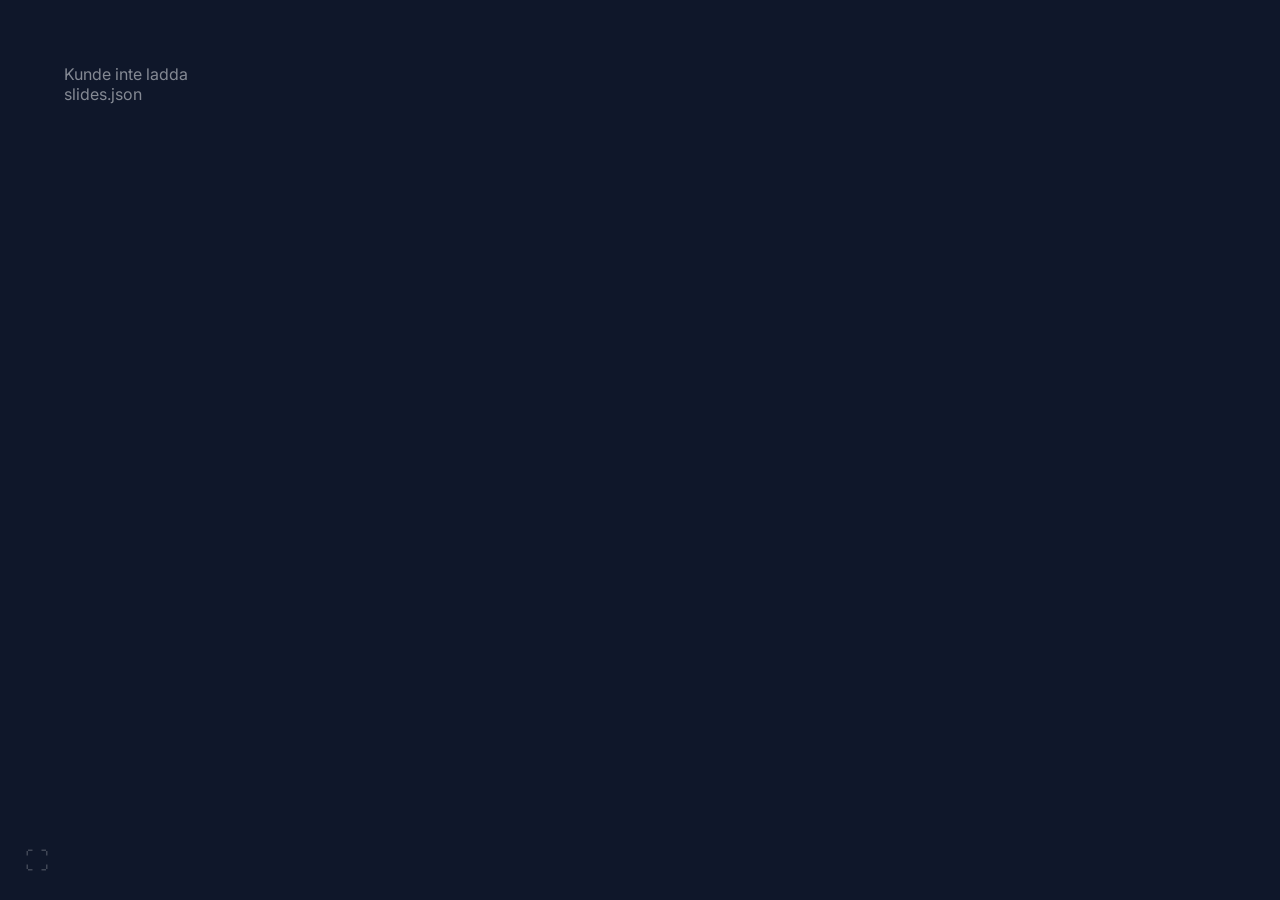
==== commit 25f94a7d: "content: style dirigent slide, emphasize DU role, move slides to reserv" ====
--- a/index.html
+++ b/index.html
@@ -1743,7 +1743,7 @@
                 }
             }
 
-            container.innerHTML = '"<span class="cursor"></span>';
+            container.innerHTML = '<span class="cursor"></span>';
             setTimeout(typeNext, 500);
         }
 
@@ -1966,7 +1966,8 @@
                 } else if (step.type === 'list') {
                     html += `<ul class="step-list">`;
                     step.items.forEach(item => {
-                        html += `<li><strong>${item.title}:</strong> <span>${item.desc}</span></li>`;
+                        const hlClass = item.highlight ? ' class="highlight"' : '';
+                        html += `<li${hlClass}><strong>${item.title}:</strong> <span>${item.desc}</span></li>`;
                     });
                     html += `</ul>`;
                     if (step.footer) {
@@ -2147,12 +2148,83 @@
                     { word: 'tryggt', prob: '4%' },
                     { word: 'hållbart', prob: '1%' }
                 ],
-                // Step 2: depends on step 1
                 'livslångt': [
                     { word: 'lärande', prob: '98%' },
                     { word: 'intresse', prob: '1%' },
                     { word: 'engagemang', prob: '0.5%' },
                     { word: 'utforskande', prob: '0.5%' }
+                ],
+                'lärande': [
+                    { word: '.', prob: '50%' },
+                    { word: 'som', prob: '30%' },
+                    { word: 'och', prob: '15%' },
+                    { word: 'genom', prob: '5%' }
+                ],
+                'som': [
+                    { word: 'är', prob: '60%' },
+                    { word: 'bygger', prob: '20%' },
+                    { word: 'utgår', prob: '15%' },
+                    { word: 'skapar', prob: '5%' }
+                ],
+                'är': [
+                    { word: 'roligt', prob: '40%' },
+                    { word: 'meningsfullt', prob: '30%' },
+                    { word: 'tryggt', prob: '20%' },
+                    { word: 'utmanande', prob: '10%' }
+                ],
+                'roligt': [
+                    { word: '.', prob: '80%' },
+                    { word: 'och', prob: '20%' }
+                ],
+                'meningsfullt': [
+                    { word: '.', prob: '70%' },
+                    { word: 'och', prob: '30%' }
+                ],
+                'tryggt': [
+                    { word: 'klimat', prob: '60%' },
+                    { word: 'liv', prob: '20%' },
+                    { word: '.', prob: '15%' },
+                    { word: 'lärande', prob: '5%' }
+                ],
+                'och': [
+                    { word: 'meningsfullt', prob: '40%' },
+                    { word: 'lärorikt', prob: '30%' },
+                    { word: 'tryggt', prob: '20%' },
+                    { word: 'roligt', prob: '10%' }
+                ],
+                'lärorikt': [
+                    { word: '.', prob: '90%' },
+                    { word: 'och', prob: '10%' }
+                ],
+                'klimat': [
+                    { word: 'där', prob: '60%' },
+                    { word: '.', prob: '20%' },
+                    { word: 'och', prob: '15%' },
+                    { word: 'för', prob: '5%' }
+                ],
+                'där': [
+                    { word: 'alla', prob: '50%' },
+                    { word: 'barn', prob: '30%' },
+                    { word: 'lärande', prob: '15%' },
+                    { word: 'vi', prob: '5%' }
+                ],
+                'alla': [
+                    { word: 'barn', prob: '80%' },
+                    { word: 'får', prob: '20%' }
+                ],
+                'barn': [
+                    { word: 'får', prob: '60%' },
+                    { word: 'kan', prob: '30%' },
+                    { word: '.', prob: '10%' }
+                ],
+                'får': [
+                    { word: 'utvecklas', prob: '70%' },
+                    { word: 'leka', prob: '20%' },
+                    { word: 'vara', prob: '10%' }
+                ],
+                'utvecklas': [
+                    { word: '.', prob: '80%' },
+                    { word: 'och', prob: '20%' }
                 ],
                 'lustfyllt': [
                     { word: 'lärande', prob: '80%' },
@@ -2160,30 +2232,26 @@
                     { word: 'klimat', prob: '5%' },
                     { word: 'möte', prob: '5%' }
                 ],
-                'tryggt': [
-                    { word: 'klimat', prob: '60%' },
-                    { word: 'liv', prob: '20%' },
-                    { word: 'och', prob: '15%' },
-                    { word: 'lärande', prob: '5%' }
+                'utforskande': [
+                    { word: 'av', prob: '50%' },
+                    { word: '.', prob: '30%' },
+                    { word: 'i', prob: '15%' },
+                    { word: 'och', prob: '5%' }
+                ],
+                'av': [
+                    { word: 'omvärlden', prob: '60%' },
+                    { word: 'naturen', prob: '20%' },
+                    { word: 'språket', prob: '20%' }
+                ],
+                'omvärlden': [
+                    { word: '.', prob: '90%' },
+                    { word: 'och', prob: '10%' }
                 ],
                 'hållbart': [
                     { word: 'samhälle', prob: '70%' },
                     { word: 'liv', prob: '15%' },
                     { word: 'lärande', prob: '10%' },
                     { word: 'och', prob: '5%' }
-                ],
-                // Step 3: depends on step 2
-                'lärande': [
-                    { word: '.', prob: '70%' },
-                    { word: 'som', prob: '15%' },
-                    { word: 'och', prob: '10%' },
-                    { word: 'genom', prob: '5%' }
-                ],
-                'klimat': [
-                    { word: 'där', prob: '60%' },
-                    { word: '.', prob: '20%' },
-                    { word: 'och', prob: '15%' },
-                    { word: 'för', prob: '5%' }
                 ],
                 'samhälle': [
                     { word: '.', prob: '50%' },
@@ -2196,36 +2264,6 @@
                     { word: 'i', prob: '20%' },
                     { word: 'och', prob: '20%' },
                     { word: 'som', prob: '10%' }
-                ],
-                'och': [
-                    { word: 'meningsfullt', prob: '40%' },
-                    { word: 'lärorikt', prob: '30%' },
-                    { word: 'tryggt', prob: '20%' },
-                    { word: 'roligt', prob: '10%' }
-                ],
-                'intresse': [
-                    { word: 'för', prob: '70%' },
-                    { word: '.', prob: '20%' },
-                    { word: 'att', prob: '8%' },
-                    { word: 'och', prob: '2%' }
-                ],
-                'engagemang': [
-                    { word: 'i', prob: '50%' },
-                    { word: '.', prob: '30%' },
-                    { word: 'för', prob: '15%' },
-                    { word: 'och', prob: '5%' }
-                ],
-                'utforskande': [
-                    { word: '.', prob: '40%' },
-                    { word: 'av', prob: '30%' },
-                    { word: 'i', prob: '20%' },
-                    { word: 'och', prob: '10%' }
-                ],
-                'möte': [
-                    { word: 'med', prob: '80%' },
-                    { word: '.', prob: '10%' },
-                    { word: 'mellan', prob: '8%' },
-                    { word: 'som', prob: '2%' }
                 ]
             };
 
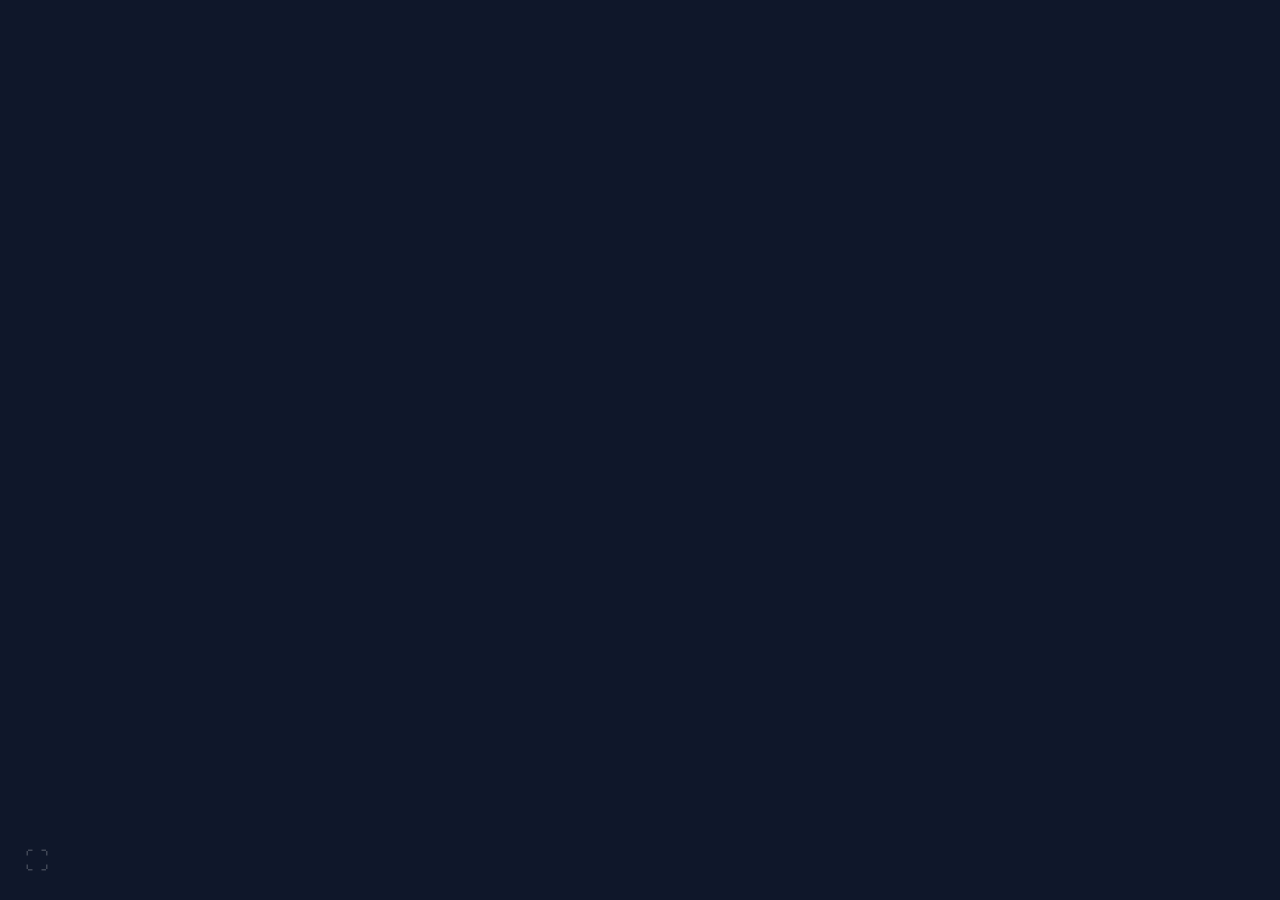
==== commit 7f5201c3: "Deploy: Updated presentation with new cases, styling fixes, and material" ====
--- a/index.html
+++ b/index.html
@@ -532,6 +532,7 @@
             cursor: pointer;
             transition: all 0.3s;
             text-align: center;
+            border-top: 4px solid var(--card-color, var(--accent));
         }
 
         .modal-card:hover {
@@ -1028,6 +1029,25 @@
 
         .step-list li span {
             color: var(--text-muted);
+        }
+
+        .step-list li.highlight {
+            background: rgba(249, 115, 22, 0.15); /* var(--accent) with opacity */
+            border: 1px solid var(--accent);
+            border-left: 6px solid var(--accent);
+            transform: scale(1.03);
+            margin: 10px 0;
+            box-shadow: 0 10px 25px rgba(0,0,0,0.4);
+        }
+
+        .step-list li.highlight strong {
+            color: var(--accent);
+            font-size: 110%;
+        }
+
+        .step-list li.highlight span {
+            color: #fff;
+            font-weight: 500;
         }
 
         .step-footer {
@@ -1393,7 +1413,8 @@
             .rewrite-prefix { font-size: 1.8rem; font-weight: 300; color: var(--accent); opacity: 0; transition: opacity 0.6s ease; font-style: italic; }
             .rewrite-prefix.visible { opacity: 1; }
             .rewrite-main { font-size: 3rem; font-weight: 300; line-height: 1.5; color: var(--text); }
-            .rewrite-main .rw-slot { display: inline; color: #fff; }
+            .rewrite-main .rw-slot { display: inline; color: #fff; transition: color 0.3s ease; }
+            .rewrite-main .rw-slot.changed { color: var(--accent); }
             .rewrite-main .rw-slot.active { border-right: 2px solid var(--accent); animation: blink-cursor 0.8s step-end infinite; color: var(--accent); }
             
             /* Case Grid */
@@ -1413,9 +1434,12 @@
             }
             .cg-card:hover { transform: translateY(-4px); box-shadow: 0 12px 30px rgba(0,0,0,0.4); border-color: var(--accent); }
             .cg-card.expanded { grid-column: 1 / -1; }
-            .cg-title { font-size: 1.4rem; font-weight: 600; margin-bottom: 12px; color: var(--text); }
-            .cg-desc { font-size: 1.05rem; color: var(--text-muted); line-height: 1.6; }
-            .cg-card.expanded .cg-desc { font-size: 1.15rem; margin-top: 20px; border-top: 1px dashed rgba(255,255,255,0.2); padding-top: 20px; }
+            .cg-title { font-size: 2.2rem; font-weight: 600; margin-bottom: 16px; color: var(--text); }
+            .cg-desc { font-size: 1.6rem; color: var(--text-muted); line-height: 1.6; }
+            .cg-card.expanded .cg-desc { font-size: 1.8rem; margin-top: 24px; border-top: 1px dashed rgba(255,255,255,0.2); padding-top: 24px; }
+            .cg-image-grid { display: grid; grid-template-columns: repeat(auto-fit, minmax(180px, 1fr)); gap: 16px; margin: 24px 0; }
+            .cg-image-grid img { width: 100%; height: 180px; object-fit: cover; border-radius: 8px; cursor: zoom-in; transition: transform 0.2s; }
+            .cg-image-grid img:hover { transform: scale(1.05); }
             /* ===== LIGHTBOX ===== */
             .slide-lightbox {
             position: fixed;
@@ -1489,7 +1513,7 @@
         // Load slides from JSON
         async function loadSlides() {
             try {
-                const response = await fetch('slides.json');
+                const response = await fetch('slides.json?t=' + new Date().getTime());
                 const data = await response.json();
                 slidesData = data.slides;
                 renderCardView();
@@ -1784,7 +1808,7 @@
                 <h2>${s.title}</h2>
                 <div class="modal-cards-grid">
                     ${s.cards.map((c, i) => `
-                        <div class="modal-card" onclick="showCardModal(${currentSlideIndex}, ${i})">
+                        <div class="modal-card" style="--card-color:${c.color||'var(--accent)'}" onclick="showCardModal(${currentSlideIndex}, ${i})">
                             <div class="modal-card-icon">
                                 ${c.icon.endsWith('.png') ? `<img src="${c.icon}" alt="${c.front}">` : c.icon}
                             </div>
@@ -1799,11 +1823,11 @@
             const card = slidesData[slideIdx].cards[cardIdx];
             const backText = card.back.replace(/\\n/g, '<br>').replace(/\*\*(.+?)\*\*/g, '<strong>$1</strong>');
             document.getElementById('incidentModalContent').innerHTML = `
-                <div class="card-modal-content">
+                <div class="card-modal-content" style="--card-color:${card.color||'var(--accent)'}">
                     <div class="card-modal-icon">
                         ${card.icon.endsWith('.png') ? `<img src="${card.icon}" alt="${card.front}">` : card.icon}
                     </div>
-                    <h3>${card.front}</h3>
+                    <h3 style="color: var(--card-color)">${card.front}</h3>
                     <div class="card-modal-text">${backText}</div>
                 </div>
             `;
@@ -2011,6 +2035,7 @@
                 <div class="cg-card" style="--card-color:${c.color||'var(--accent)'}" onclick="this.classList.toggle('expanded')">
                 <div class="cg-title">${c.title}</div>
                 ${c.image ? `<div class="cg-image-container" style="margin:16px 0;"><img src="${c.image}" style="width:100%; border-radius:8px; max-height:200px; object-fit:cover; cursor:zoom-in;" onclick="event.stopPropagation(); openLightbox('${c.image}')" /></div>` : ''}
+                ${c.images && c.images.length > 0 ? `<div class="cg-image-grid" onclick="event.stopPropagation();">${c.images.map(img => `<img src="${img}" onclick="openLightbox('${img}')" />`).join('')}</div>` : ''}
                 <div class="cg-desc">${c.desc}</div>
                 </div>
             `).join('')}
@@ -2048,18 +2073,22 @@
                 }
             }
 
-            async function typeSlot(slot, text) {
+            async function typeSlot(slot, text, isChanged) {
                 for (let i = 0; i <= text.length; i++) {
                 slot.textContent = text.substring(0, i);
                 await new Promise(r => setTimeout(r, 50));
                 }
                 slot.classList.remove('active');
+                if (isChanged) slot.classList.add('changed');
             }
 
             async function transitionTo(stepIdx) {
                 animating = true;
                 const step = steps[stepIdx];
                 const prevStep = steps[stepIdx - 1];
+
+                const slots = mainEl.querySelectorAll('.rw-slot');
+                slots.forEach(slot => slot.classList.remove('changed'));
 
                 if (prefixEl && prefixes[stepIdx - 1]) {
                 prefixEl.textContent = prefixes[stepIdx - 1];
@@ -2073,7 +2102,7 @@
                 if (prevStep[key] !== step[key]) {
                     await eraseSlot(slot, prevStep[key]);
                     await new Promise(r => setTimeout(r, 200));
-                    await typeSlot(slot, step[key]);
+                    await typeSlot(slot, step[key], true);
                 }
                 }
 
@@ -2117,7 +2146,7 @@
         function renderTokenDemo(s) {
             return `<div class="slide-token-demo">
                 <h2>${s.title}</h2>
-                <div class="desc">${s.description}</div>
+                ${s.description ? `<div class="desc">${s.description}</div>` : ''}
                 <div class="demo-box">
                     <div class="prompt-area">
                         "${s.prompt}<span class="predicted" id="w1"></span><span class="predicted" id="w2"></span><span class="predicted" id="w3"></span><span class="token-cursor" id="tokenCursor"></span>"
@@ -2323,9 +2352,12 @@
             
             if (e.key === 'Escape') {
                 closeSlide();
-            } else if (e.key === 'ArrowRight' || e.key === ' ' || e.key === 'Enter') {
+            } else if (e.key === ' ' || e.key === 'Enter') {
                 e.preventDefault();
                 if (window.handleNextStep && window.handleNextStep()) return;
+                nextSlide();
+            } else if (e.key === 'ArrowRight') {
+                e.preventDefault();
                 nextSlide();
             } else if (e.key === 'ArrowLeft') {
                 e.preventDefault();
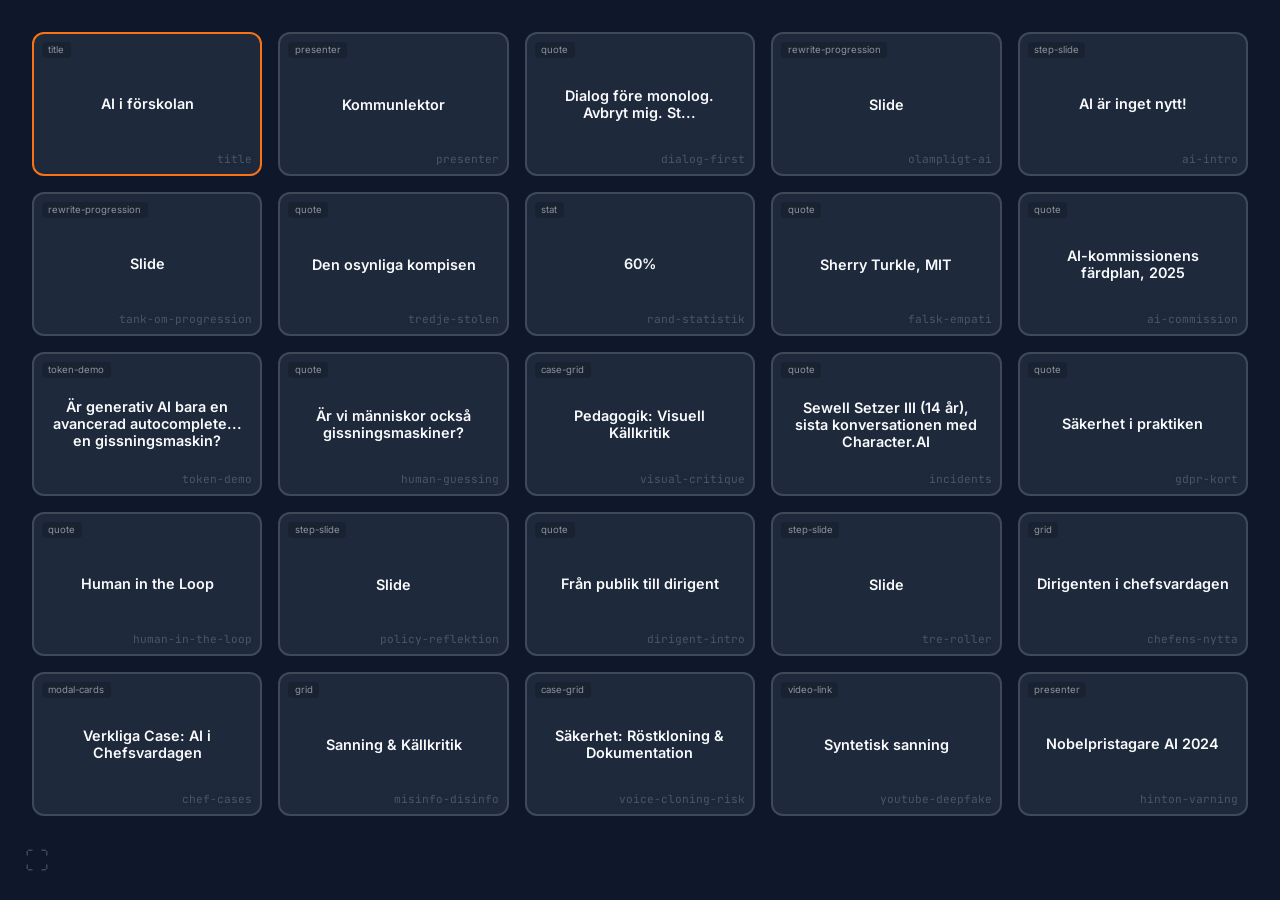
==== commit 0a3e6b0a: "Fix JS syntax error in rewrite-progression causing blank screen" ====
--- a/index.html
+++ b/index.html
@@ -2096,7 +2096,6 @@
                 await new Promise(r => setTimeout(r, 800));
                 }
 
-                const slots = mainEl.querySelectorAll('.rw-slot');
                 for (const slot of slots) {
                 const key = slot.dataset.key;
                 if (prevStep[key] !== step[key]) {
